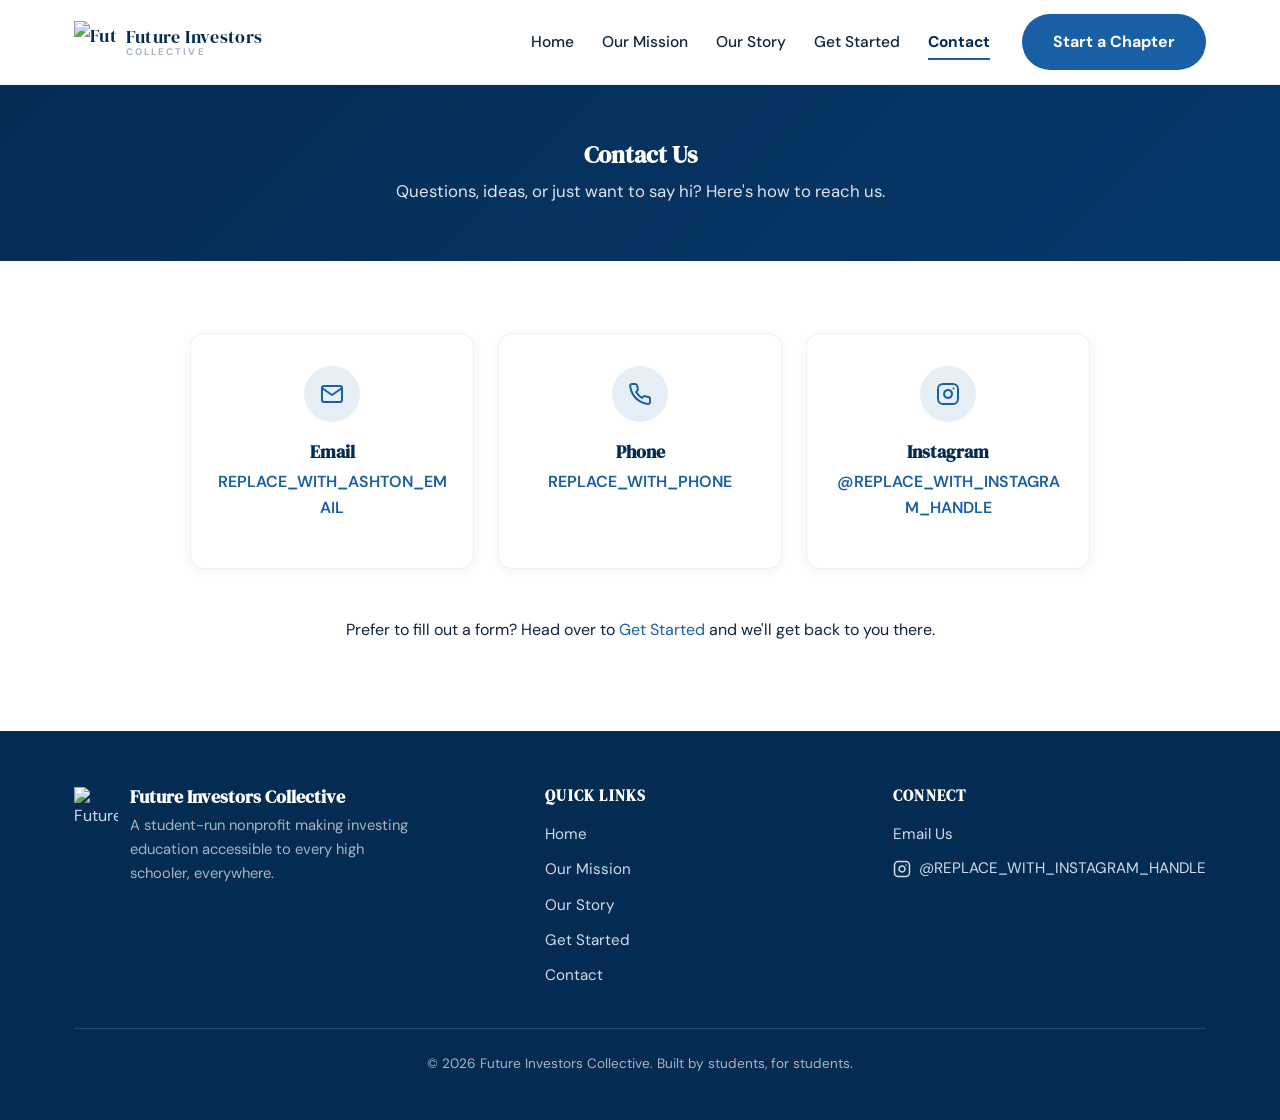
==== contact.html @ 35640e0e "Add files via upload" ====
<!DOCTYPE html>
<html lang="en">
<head>
  <meta charset="UTF-8" />
  <meta name="viewport" content="width=device-width, initial-scale=1.0" />
  <title>Contact — Future Investors Collective</title>
  <meta name="description" content="Get in touch with Future Investors Collective by email, phone, or Instagram." />
  <link rel="icon" href="assets/favicon.ico" />
  <link rel="preconnect" href="https://fonts.googleapis.com" />
  <link rel="preconnect" href="https://fonts.gstatic.com" crossorigin />
  <link href="https://fonts.googleapis.com/css2?family=DM+Serif+Display&family=DM+Sans:ital,wght@0,400;0,500;0,700;1,400&display=swap" rel="stylesheet" />
  <link rel="stylesheet" href="styles.css" />
</head>
<body>
  <a class="skip-link" href="#main">Skip to main content</a>

  <header class="site-header">
    <div class="container">
      <a href="index.html" class="brand">
        <img src="assets/logo.png" alt="Future Investors Collective logo" />
        <span class="brand-text">
          <span>Future Investors</span>
          <span class="brand-sub">COLLECTIVE</span>
        </span>
      </a>
      <nav class="main-nav" id="primary-navigation" aria-label="Main navigation">
        <ul class="nav-links">
          <li><a href="index.html">Home</a></li>
          <li><a href="mission.html">Our Mission</a></li>
          <li><a href="story.html">Our Story</a></li>
          <li><a href="get-started.html">Get Started</a></li>
          <li><a href="contact.html">Contact</a></li>
        </ul>
        <div class="nav-cta">
          <a href="get-started.html" class="btn btn-primary">Start a Chapter</a>
        </div>
      </nav>
      <button class="nav-toggle" aria-label="Toggle navigation menu" aria-expanded="false" aria-controls="primary-navigation">
        <span></span><span></span><span></span>
      </button>
    </div>
  </header>

  <main id="main">
    <section class="page-hero">
      <div class="container">
        <h1>Contact Us</h1>
        <p>Questions, ideas, or just want to say hi? Here's how to reach us.</p>
      </div>
    </section>

    <section class="reveal">
      <div class="container">
        <div class="contact-grid">
          <div class="contact-card">
            <div class="contact-icon" aria-hidden="true">
              <svg width="24" height="24" viewBox="0 0 24 24" fill="none" stroke="currentColor" stroke-width="2" stroke-linecap="round" stroke-linejoin="round"><path d="M4 4h16v16H4z" opacity="0"/><path d="M22 6l-10 7L2 6"/><rect x="2" y="4" width="20" height="16" rx="2"/></svg>
            </div>
            <h3>Email</h3>
            <p><a href="mailto:REPLACE_WITH_ASHTON_EMAIL">REPLACE_WITH_ASHTON_EMAIL</a></p>
          </div>

          <div class="contact-card">
            <div class="contact-icon" aria-hidden="true">
              <svg width="24" height="24" viewBox="0 0 24 24" fill="none" stroke="currentColor" stroke-width="2" stroke-linecap="round" stroke-linejoin="round"><path d="M22 16.92v3a2 2 0 0 1-2.18 2 19.79 19.79 0 0 1-8.63-3.07 19.5 19.5 0 0 1-6-6 19.79 19.79 0 0 1-3.07-8.67A2 2 0 0 1 4.11 2h3a2 2 0 0 1 2 1.72c.127.96.361 1.903.7 2.81a2 2 0 0 1-.45 2.11L8.09 9.91a16 16 0 0 0 6 6l1.27-1.27a2 2 0 0 1 2.11-.45c.907.339 1.85.573 2.81.7A2 2 0 0 1 22 16.92z"/></svg>
            </div>
            <h3>Phone</h3>
            <p><a href="tel:REPLACE_WITH_PHONE">REPLACE_WITH_PHONE</a></p>
          </div>

          <div class="contact-card">
            <div class="contact-icon" aria-hidden="true">
              <svg width="24" height="24" viewBox="0 0 24 24" fill="none" stroke="currentColor" stroke-width="2" stroke-linecap="round" stroke-linejoin="round" aria-hidden="true"><rect x="2" y="2" width="20" height="20" rx="5"/><path d="M16 11.37A4 4 0 1 1 12.63 8 4 4 0 0 1 16 11.37z"/><line x1="17.5" y1="6.5" x2="17.51" y2="6.5"/></svg>
            </div>
            <h3>Instagram</h3>
            <p><a href="https://instagram.com/REPLACE_WITH_INSTAGRAM_HANDLE" target="_blank" rel="noopener noreferrer">@REPLACE_WITH_INSTAGRAM_HANDLE</a></p>
          </div>
        </div>

        <div class="text-center mt-lg">
          <p>Prefer to fill out a form? Head over to <a href="get-started.html">Get Started</a> and we'll get back to you there.</p>
        </div>
      </div>
    </section>
  </main>

  <footer class="site-footer">
    <div class="container">
      <div class="footer-grid">
        <div class="footer-brand">
          <img src="assets/logo.png" alt="Future Investors Collective logo" />
          <div class="footer-brand-text">
            <h2>Future Investors Collective</h2>
            <p>A student-run nonprofit making investing education accessible to every high schooler, everywhere.</p>
          </div>
        </div>
        <div class="footer-col">
          <h3>Quick Links</h3>
          <ul>
            <li><a href="index.html">Home</a></li>
            <li><a href="mission.html">Our Mission</a></li>
            <li><a href="story.html">Our Story</a></li>
            <li><a href="get-started.html">Get Started</a></li>
            <li><a href="contact.html">Contact</a></li>
          </ul>
        </div>
        <div class="footer-col">
          <h3>Connect</h3>
          <ul>
            <li><a href="contact.html">Email Us</a></li>
            <li>
              <a class="footer-social" href="https://instagram.com/REPLACE_WITH_INSTAGRAM_HANDLE" target="_blank" rel="noopener noreferrer" aria-label="Future Investors Collective on Instagram">
                <svg width="18" height="18" viewBox="0 0 24 24" fill="none" stroke="currentColor" stroke-width="2" stroke-linecap="round" stroke-linejoin="round" aria-hidden="true"><rect x="2" y="2" width="20" height="20" rx="5"/><path d="M16 11.37A4 4 0 1 1 12.63 8 4 4 0 0 1 16 11.37z"/><line x1="17.5" y1="6.5" x2="17.51" y2="6.5"/></svg>
                @REPLACE_WITH_INSTAGRAM_HANDLE
              </a>
            </li>
          </ul>
        </div>
      </div>
      <div class="footer-bottom">
        <p>&copy; 2026 Future Investors Collective. Built by students, for students.</p>
      </div>
    </div>
  </footer>

  <script src="main.js"></script>
</body>
</html>
---- styles.css ----
/* ==========================================================================
   Future Investors Collective — Stylesheet
   ========================================================================== */

:root {
  --navy: #042c53;
  --blue: #185fa5;
  --bg-light: #ffffff;
  --bg-soft: #f7f9fc;
  --text-dark: #10243b;
  --text-on-navy: #ffffff;
  --silver: #a9b4c2;

  --font-heading: "DM Serif Display", Georgia, serif;
  --font-body: "DM Sans", -apple-system, BlinkMacSystemFont, sans-serif;

  --max-width: 1180px;
  --radius: 14px;
  --shadow-sm: 0 2px 10px rgba(4, 44, 83, 0.06);
  --shadow-md: 0 8px 30px rgba(4, 44, 83, 0.12);
  --transition: 0.2s ease;
}

/* ==========================================================================
   Reset & base
   ========================================================================== */

* {
  box-sizing: border-box;
}

html {
  scroll-behavior: smooth;
}

@media (prefers-reduced-motion: reduce) {
  html {
    scroll-behavior: auto;
  }
  * {
    animation-duration: 0.01ms !important;
    animation-iteration-count: 1 !important;
    transition-duration: 0.01ms !important;
    scroll-behavior: auto !important;
  }
}

body {
  margin: 0;
  font-family: var(--font-body);
  color: var(--text-dark);
  background-color: var(--bg-light);
  line-height: 1.6;
  -webkit-font-smoothing: antialiased;
}

img {
  max-width: 100%;
  display: block;
}

h1, h2, h3, h4 {
  font-family: var(--font-heading);
  color: var(--navy);
  line-height: 1.2;
  margin: 0 0 0.5em;
}

p {
  margin: 0 0 1em;
}

a {
  color: var(--blue);
  text-decoration: none;
  transition: color var(--transition);
}

a:hover {
  color: var(--navy);
}

a:focus-visible,
button:focus-visible,
input:focus-visible,
select:focus-visible,
textarea:focus-visible,
summary:focus-visible {
  outline: 3px solid var(--blue);
  outline-offset: 2px;
  border-radius: 4px;
}

ul {
  margin: 0;
  padding: 0;
}

.container {
  width: 100%;
  max-width: var(--max-width);
  margin: 0 auto;
  padding: 0 1.5rem;
}

.visually-hidden {
  position: absolute;
  width: 1px;
  height: 1px;
  padding: 0;
  margin: -1px;
  overflow: hidden;
  clip: rect(0, 0, 0, 0);
  white-space: nowrap;
  border: 0;
}

.skip-link {
  position: absolute;
  left: -9999px;
  top: 0;
  background: var(--navy);
  color: #fff;
  padding: 0.75rem 1.25rem;
  z-index: 1000;
  border-radius: 0 0 8px 0;
}

.skip-link:focus {
  left: 0;
}

/* ==========================================================================
   Buttons
   ========================================================================== */

.btn {
  display: inline-block;
  font-family: var(--font-body);
  font-weight: 700;
  font-size: 1rem;
  padding: 0.85rem 1.8rem;
  border-radius: 999px;
  border: 2px solid transparent;
  cursor: pointer;
  transition: transform var(--transition), background-color var(--transition),
    color var(--transition), border-color var(--transition);
  text-align: center;
}

.btn:hover {
  transform: translateY(-2px);
}

.btn-primary {
  background-color: var(--blue);
  color: #fff;
}

.btn-primary:hover {
  background-color: #134c87;
  color: #fff;
}

.btn-outline {
  background-color: transparent;
  border-color: #fff;
  color: #fff;
}

.btn-outline:hover {
  background-color: rgba(255, 255, 255, 0.12);
  color: #fff;
}

.btn-outline-navy {
  background-color: transparent;
  border-color: var(--navy);
  color: var(--navy);
}

.btn-outline-navy:hover {
  background-color: var(--navy);
  color: #fff;
}

/* ==========================================================================
   Header & Navigation
   ========================================================================== */

.site-header {
  position: sticky;
  top: 0;
  z-index: 100;
  background-color: var(--bg-light);
  border-bottom: 1px solid #eef1f6;
  transition: box-shadow var(--transition), padding var(--transition);
}

.site-header.is-scrolled {
  box-shadow: var(--shadow-sm);
}

.site-header .container {
  display: flex;
  align-items: center;
  justify-content: space-between;
  padding-top: 0.85rem;
  padding-bottom: 0.85rem;
  transition: padding var(--transition);
}

.site-header.is-scrolled .container {
  padding-top: 0.5rem;
  padding-bottom: 0.5rem;
}

.brand {
  display: flex;
  align-items: center;
  gap: 0.6rem;
  font-family: var(--font-heading);
  color: var(--navy);
  font-size: 1.15rem;
  letter-spacing: 0.02em;
  white-space: nowrap;
}

.brand img {
  height: 42px;
  width: 42px;
  object-fit: contain;
  transition: height var(--transition), width var(--transition);
}

.site-header.is-scrolled .brand img {
  height: 34px;
  width: 34px;
}

.brand-text {
  display: flex;
  flex-direction: column;
  line-height: 1.1;
}

.brand-text .brand-sub {
  font-family: var(--font-body);
  font-size: 0.6rem;
  letter-spacing: 0.22em;
  color: var(--silver);
  font-weight: 700;
}

.main-nav {
  display: flex;
  align-items: center;
  gap: 2rem;
}

.nav-links {
  display: flex;
  gap: 1.75rem;
  list-style: none;
}

.nav-links a {
  color: var(--text-dark);
  font-weight: 500;
  font-size: 0.97rem;
  position: relative;
  padding: 0.25rem 0;
}

.nav-links a::after {
  content: "";
  position: absolute;
  left: 0;
  right: 100%;
  bottom: -4px;
  height: 2px;
  background-color: var(--blue);
  transition: right var(--transition);
}

.nav-links a:hover::after,
.nav-links a[aria-current="page"]::after {
  right: 0;
}

.nav-links a[aria-current="page"] {
  color: var(--navy);
  font-weight: 700;
}

.nav-cta {
  flex-shrink: 0;
}

.nav-toggle {
  display: none;
  background: none;
  border: none;
  cursor: pointer;
  padding: 0.5rem;
  width: 44px;
  height: 44px;
  flex-direction: column;
  justify-content: center;
  align-items: center;
  gap: 5px;
}

.nav-toggle span {
  display: block;
  width: 24px;
  height: 2px;
  background-color: var(--navy);
  border-radius: 2px;
  transition: transform var(--transition), opacity var(--transition);
}

.nav-toggle[aria-expanded="true"] span:nth-child(1) {
  transform: translateY(7px) rotate(45deg);
}

.nav-toggle[aria-expanded="true"] span:nth-child(2) {
  opacity: 0;
}

.nav-toggle[aria-expanded="true"] span:nth-child(3) {
  transform: translateY(-7px) rotate(-45deg);
}

@media (max-width: 880px) {
  .nav-toggle {
    display: flex;
  }

  .main-nav {
    position: absolute;
    top: 100%;
    left: 0;
    right: 0;
    flex-direction: column;
    align-items: stretch;
    gap: 0;
    background-color: var(--bg-light);
    border-bottom: 1px solid #eef1f6;
    box-shadow: var(--shadow-md);
    max-height: 0;
    overflow: hidden;
    transition: max-height 0.3s ease;
  }

  .main-nav.is-open {
    max-height: 420px;
  }

  .nav-links {
    flex-direction: column;
    gap: 0;
    padding: 1rem 1.5rem 0.5rem;
  }

  .nav-links a {
    display: block;
    padding: 0.75rem 0;
    border-bottom: 1px solid #f1f4f9;
  }

  .nav-links a::after {
    display: none;
  }

  .nav-cta {
    padding: 1rem 1.5rem 1.5rem;
  }

  .nav-cta .btn {
    display: block;
    width: 100%;
  }
}

/* ==========================================================================
   Hero
   ========================================================================== */

.hero {
  background: linear-gradient(135deg, var(--navy) 0%, #06386b 100%);
  color: var(--text-on-navy);
  padding: 5rem 0;
  position: relative;
  overflow: hidden;
}

.hero::before {
  content: "";
  position: absolute;
  right: -10%;
  bottom: -30%;
  width: 60%;
  height: 140%;
  background: radial-gradient(circle, rgba(24, 95, 165, 0.35) 0%, transparent 70%);
  pointer-events: none;
}

.hero .container {
  display: grid;
  grid-template-columns: 1.2fr 0.8fr;
  align-items: center;
  gap: 3rem;
  position: relative;
  z-index: 1;
}

.hero-eyebrow {
  display: inline-block;
  font-size: 0.8rem;
  font-weight: 700;
  letter-spacing: 0.2em;
  text-transform: uppercase;
  color: var(--silver);
  margin-bottom: 1rem;
}

.hero h1 {
  color: #fff;
  font-size: clamp(2.4rem, 5vw, 3.6rem);
  margin-bottom: 0.75rem;
}

.hero p.lead {
  font-size: 1.15rem;
  color: #dce6f2;
  max-width: 540px;
  margin-bottom: 2rem;
}

.hero-actions {
  display: flex;
  gap: 1rem;
  flex-wrap: wrap;
}

.hero-art {
  display: flex;
  justify-content: center;
  align-items: center;
}

.hero-art img {
  max-width: 280px;
  width: 100%;
  filter: drop-shadow(0 20px 40px rgba(0, 0, 0, 0.35));
}

@media (max-width: 880px) {
  .hero .container {
    grid-template-columns: 1fr;
    text-align: center;
    gap: 2rem;
  }

  .hero p.lead {
    margin-left: auto;
    margin-right: auto;
  }

  .hero-actions {
    justify-content: center;
  }

  .hero-art img {
    max-width: 180px;
  }
}

/* ==========================================================================
   Page hero (non-home pages)
   ========================================================================== */

.page-hero {
  background: linear-gradient(135deg, var(--navy) 0%, #06386b 100%);
  color: #fff;
  padding: 3.5rem 0;
  text-align: center;
}

.page-hero h1 {
  color: #fff;
  margin-bottom: 0.5rem;
}

.page-hero p {
  color: #dce6f2;
  max-width: 620px;
  margin: 0 auto;
  font-size: 1.05rem;
}

/* ==========================================================================
   Sections
   ========================================================================== */

section {
  padding: 4.5rem 0;
}

.section-soft {
  background-color: var(--bg-soft);
}

.section-header {
  max-width: 700px;
  margin: 0 auto 3rem;
  text-align: center;
}

.section-header h2 {
  font-size: clamp(1.8rem, 4vw, 2.4rem);
}

.section-header p {
  color: #45597a;
  font-size: 1.05rem;
}

.eyebrow {
  display: inline-block;
  font-size: 0.78rem;
  font-weight: 700;
  letter-spacing: 0.2em;
  text-transform: uppercase;
  color: var(--blue);
  margin-bottom: 0.75rem;
}

/* Reveal animation */
.reveal {
  opacity: 0;
  transform: translateY(24px);
  transition: opacity 0.6s ease, transform 0.6s ease;
}

.reveal.is-visible {
  opacity: 1;
  transform: translateY(0);
}

@media (prefers-reduced-motion: reduce) {
  .reveal {
    opacity: 1;
    transform: none;
    transition: none;
  }
}

/* ==========================================================================
   What is FIC strip
   ========================================================================== */

.intro-strip {
  text-align: center;
}

.intro-strip .container {
  max-width: 760px;
}

.intro-strip h2 {
  margin-bottom: 1rem;
}

.intro-strip p {
  font-size: 1.1rem;
  color: #344a6b;
}

/* ==========================================================================
   Cards grid
   ========================================================================== */

.card-grid {
  display: grid;
  grid-template-columns: repeat(auto-fit, minmax(230px, 1fr));
  gap: 1.5rem;
}

.card {
  background-color: #fff;
  border: 1px solid #eef1f6;
  border-radius: var(--radius);
  padding: 2rem 1.75rem;
  box-shadow: var(--shadow-sm);
  transition: transform var(--transition), box-shadow var(--transition);
}

.card:hover {
  transform: translateY(-4px);
  box-shadow: var(--shadow-md);
}

.card .card-icon {
  width: 48px;
  height: 48px;
  border-radius: 12px;
  background-color: rgba(24, 95, 165, 0.1);
  color: var(--blue);
  display: flex;
  align-items: center;
  justify-content: center;
  margin-bottom: 1.25rem;
  font-size: 1.4rem;
}

.card h3 {
  font-size: 1.2rem;
  margin-bottom: 0.5rem;
}

.card p {
  color: #51647f;
  margin-bottom: 0;
  font-size: 0.97rem;
}

.card p:last-child {
  margin-bottom: 0;
}

/* ==========================================================================
   How it works / steps
   ========================================================================== */

.steps {
  display: grid;
  grid-template-columns: repeat(auto-fit, minmax(220px, 1fr));
  gap: 2rem;
  position: relative;
}

.step {
  text-align: center;
  position: relative;
}

.step-number {
  display: flex;
  align-items: center;
  justify-content: center;
  width: 56px;
  height: 56px;
  border-radius: 50%;
  background-color: var(--navy);
  color: #fff;
  font-family: var(--font-heading);
  font-size: 1.4rem;
  margin: 0 auto 1.25rem;
}

.step h3 {
  font-size: 1.15rem;
  margin-bottom: 0.5rem;
}

.step p {
  color: #51647f;
  font-size: 0.97rem;
}

/* ==========================================================================
   CTA band
   ========================================================================== */

.cta-band {
  background: linear-gradient(135deg, var(--blue) 0%, var(--navy) 100%);
  color: #fff;
  text-align: center;
  padding: 4rem 0;
}

.cta-band h2 {
  color: #fff;
  margin-bottom: 0.75rem;
}

.cta-band p {
  color: #dce6f2;
  max-width: 520px;
  margin: 0 auto 2rem;
  font-size: 1.05rem;
}

.cta-band .btn-primary {
  background-color: #fff;
  color: var(--navy);
}

.cta-band .btn-primary:hover {
  background-color: #f0f4fa;
}

/* ==========================================================================
   Footer
   ========================================================================== */

.site-footer {
  background-color: var(--navy);
  color: #cfdcec;
  padding: 3.5rem 0 2rem;
}

.footer-grid {
  display: grid;
  grid-template-columns: 1.4fr 1fr 1fr;
  gap: 2.5rem;
  margin-bottom: 2.5rem;
}

.footer-brand {
  display: flex;
  align-items: flex-start;
  gap: 0.75rem;
}

.footer-brand img {
  height: 44px;
  width: 44px;
  object-fit: contain;
}

.footer-brand-text h2 {
  color: #fff;
  font-size: 1.1rem;
  margin-bottom: 0.4rem;
}

.footer-brand-text p {
  color: var(--silver);
  font-size: 0.92rem;
  max-width: 280px;
}

.footer-col h3 {
  color: #fff;
  font-size: 0.95rem;
  letter-spacing: 0.08em;
  text-transform: uppercase;
  margin-bottom: 1rem;
}

.footer-col ul {
  list-style: none;
  display: flex;
  flex-direction: column;
  gap: 0.6rem;
}

.footer-col a {
  color: #cfdcec;
  font-size: 0.95rem;
}

.footer-col a:hover {
  color: #fff;
}

.footer-social {
  display: inline-flex;
  align-items: center;
  gap: 0.5rem;
  color: #cfdcec;
}

.footer-social svg {
  flex-shrink: 0;
}

.footer-bottom {
  border-top: 1px solid rgba(255, 255, 255, 0.12);
  padding-top: 1.5rem;
  font-size: 0.85rem;
  color: var(--silver);
  text-align: center;
}

@media (max-width: 760px) {
  .footer-grid {
    grid-template-columns: 1fr;
    gap: 2rem;
  }
}

/* ==========================================================================
   Mission page
   ========================================================================== */

.values-grid {
  display: grid;
  grid-template-columns: repeat(auto-fit, minmax(190px, 1fr));
  gap: 1.25rem;
}

.value-card {
  text-align: center;
  background-color: #fff;
  border: 1px solid #eef1f6;
  border-radius: var(--radius);
  padding: 1.75rem 1.25rem;
  box-shadow: var(--shadow-sm);
}

.value-card h3 {
  font-size: 1.05rem;
  margin-bottom: 0.4rem;
}

.value-card p {
  font-size: 0.92rem;
  color: #51647f;
  margin-bottom: 0;
}

.diff-list {
  list-style: none;
  display: grid;
  gap: 1rem;
  max-width: 760px;
  margin: 0 auto;
}

.diff-list li {
  display: flex;
  gap: 1rem;
  align-items: flex-start;
  background-color: #fff;
  border: 1px solid #eef1f6;
  border-radius: var(--radius);
  padding: 1.25rem 1.5rem;
  box-shadow: var(--shadow-sm);
}

.diff-list .diff-icon {
  flex-shrink: 0;
  width: 36px;
  height: 36px;
  border-radius: 50%;
  background-color: var(--navy);
  color: #fff;
  display: flex;
  align-items: center;
  justify-content: center;
  font-weight: 700;
}

.diff-list h3 {
  font-size: 1.05rem;
  margin-bottom: 0.25rem;
}

.diff-list p {
  margin-bottom: 0;
  color: #51647f;
  font-size: 0.95rem;
}

/* ==========================================================================
   Accordion (curriculum + FAQ)
   ========================================================================== */

.accordion {
  max-width: 760px;
  margin: 0 auto;
  display: flex;
  flex-direction: column;
  gap: 0.75rem;
}

.accordion-item {
  background-color: #fff;
  border: 1px solid #eef1f6;
  border-radius: var(--radius);
  overflow: hidden;
  box-shadow: var(--shadow-sm);
}

.accordion-item summary {
  cursor: pointer;
  list-style: none;
  padding: 1.1rem 1.5rem;
  font-weight: 700;
  color: var(--navy);
  display: flex;
  align-items: center;
  justify-content: space-between;
  gap: 1rem;
  font-family: var(--font-body);
}

.accordion-item summary::-webkit-details-marker {
  display: none;
}

.accordion-item .accordion-number {
  display: inline-flex;
  align-items: center;
  justify-content: center;
  width: 28px;
  height: 28px;
  border-radius: 50%;
  background-color: rgba(24, 95, 165, 0.1);
  color: var(--blue);
  font-size: 0.85rem;
  font-weight: 700;
  flex-shrink: 0;
  margin-right: 0.85rem;
}

.accordion-item summary .summary-text {
  display: flex;
  align-items: center;
  flex: 1;
}

.accordion-item summary .chevron {
  flex-shrink: 0;
  transition: transform var(--transition);
}

.accordion-item[open] summary .chevron {
  transform: rotate(180deg);
}

.accordion-content {
  padding: 0 1.5rem 1.25rem 4.1rem;
  color: #51647f;
  font-size: 0.95rem;
}

.accordion-content p:last-child {
  margin-bottom: 0;
}

.faq .accordion-content {
  padding-left: 1.5rem;
}

.faq .accordion-item summary .accordion-number {
  display: none;
}

/* ==========================================================================
   Story page — timeline
   ========================================================================== */

.founder-letter {
  max-width: 700px;
  margin: 0 auto;
}

.founder-letter p {
  font-size: 1.05rem;
  color: #2c4060;
}

.founder-letter .signature {
  font-family: var(--font-heading);
  font-size: 1.3rem;
  color: var(--navy);
  margin-top: 2rem;
}

.timeline {
  max-width: 640px;
  margin: 0 auto;
  position: relative;
  padding-left: 2.5rem;
  border-left: 3px solid #dde6f1;
}

.timeline-item {
  position: relative;
  padding-bottom: 2.5rem;
}

.timeline-item:last-child {
  padding-bottom: 0;
}

.timeline-item::before {
  content: "";
  position: absolute;
  left: -2.95rem;
  top: 0.2rem;
  width: 18px;
  height: 18px;
  border-radius: 50%;
  background-color: var(--blue);
  border: 3px solid #fff;
  box-shadow: 0 0 0 3px #dde6f1;
}

.timeline-item h3 {
  font-size: 1.1rem;
  margin-bottom: 0.35rem;
}

.timeline-item p {
  color: #51647f;
  margin-bottom: 0;
  font-size: 0.95rem;
}

/* ==========================================================================
   Get Started page
   ========================================================================== */

.audience-grid {
  display: grid;
  grid-template-columns: repeat(auto-fit, minmax(220px, 1fr));
  gap: 1.5rem;
  margin-bottom: 3.5rem;
}

.form-wrapper {
  max-width: 640px;
  margin: 0 auto;
  background-color: #fff;
  border: 1px solid #eef1f6;
  border-radius: var(--radius);
  box-shadow: var(--shadow-md);
  padding: 2.25rem;
}

.form-row {
  margin-bottom: 1.25rem;
  display: flex;
  flex-direction: column;
}

.form-row label {
  font-weight: 700;
  margin-bottom: 0.4rem;
  font-size: 0.93rem;
  color: var(--navy);
}

.form-row .hint {
  font-weight: 400;
  color: var(--silver);
  font-size: 0.8rem;
}

.form-row input,
.form-row select,
.form-row textarea {
  font-family: var(--font-body);
  font-size: 1rem;
  padding: 0.75rem 1rem;
  border: 1px solid #d3dce8;
  border-radius: 8px;
  background-color: var(--bg-soft);
  color: var(--text-dark);
  transition: border-color var(--transition), background-color var(--transition);
}

.form-row input:focus,
.form-row select:focus,
.form-row textarea:focus {
  border-color: var(--blue);
  background-color: #fff;
  outline: none;
}

.form-row input.invalid,
.form-row select.invalid,
.form-row textarea.invalid {
  border-color: #c0392b;
}

.error-message {
  color: #c0392b;
  font-size: 0.85rem;
  margin-top: 0.35rem;
  display: none;
}

.error-message.is-visible {
  display: block;
}

.form-actions {
  margin-top: 1.5rem;
  display: flex;
  align-items: center;
  gap: 1rem;
  flex-wrap: wrap;
}

.form-success {
  margin-top: 1.5rem;
  padding: 1rem 1.25rem;
  border-radius: 8px;
  background-color: #e7f4ec;
  color: #1e6b3a;
  font-weight: 600;
  display: none;
}

.form-success.is-visible {
  display: block;
}

.form-note {
  font-size: 0.85rem;
  color: var(--silver);
  margin-top: 1rem;
}

/* ==========================================================================
   Contact page
   ========================================================================== */

.contact-grid {
  display: grid;
  grid-template-columns: repeat(auto-fit, minmax(220px, 1fr));
  gap: 1.5rem;
  max-width: 900px;
  margin: 0 auto;
}

.contact-card {
  background-color: #fff;
  border: 1px solid #eef1f6;
  border-radius: var(--radius);
  padding: 2rem 1.5rem;
  text-align: center;
  box-shadow: var(--shadow-sm);
  transition: transform var(--transition), box-shadow var(--transition);
}

.contact-card:hover {
  transform: translateY(-4px);
  box-shadow: var(--shadow-md);
}

.contact-card .contact-icon {
  width: 56px;
  height: 56px;
  border-radius: 50%;
  background-color: rgba(24, 95, 165, 0.1);
  color: var(--blue);
  display: flex;
  align-items: center;
  justify-content: center;
  margin: 0 auto 1.25rem;
}

.contact-card h3 {
  font-size: 1.1rem;
  margin-bottom: 0.4rem;
}

.contact-card a {
  font-weight: 600;
  word-break: break-word;
}

/* ==========================================================================
   Utility spacing
   ========================================================================== */

.text-center {
  text-align: center;
}

.mt-lg {
  margin-top: 3rem;
}
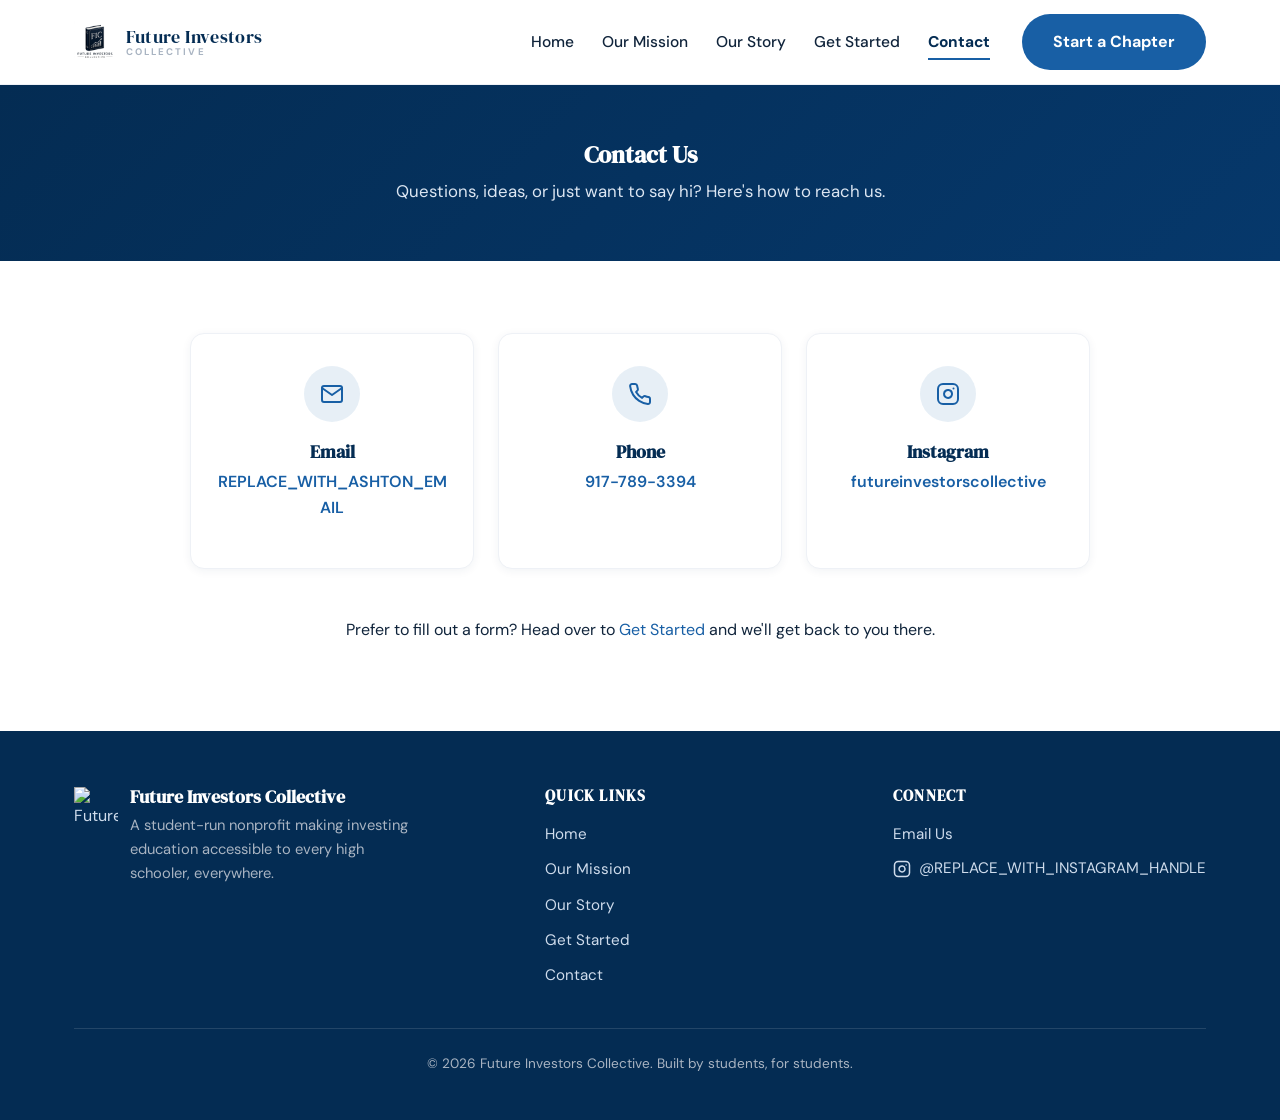
==== commit 096aa0bb: "Update contact.html" ====
--- a/contact.html
+++ b/contact.html
@@ -5,7 +5,7 @@
   <meta name="viewport" content="width=device-width, initial-scale=1.0" />
   <title>Contact — Future Investors Collective</title>
   <meta name="description" content="Get in touch with Future Investors Collective by email, phone, or Instagram." />
-  <link rel="icon" href="assets/favicon.ico" />
+  <link rel="icon" href="favicon.ico" />
   <link rel="preconnect" href="https://fonts.googleapis.com" />
   <link rel="preconnect" href="https://fonts.gstatic.com" crossorigin />
   <link href="https://fonts.googleapis.com/css2?family=DM+Serif+Display&family=DM+Sans:ital,wght@0,400;0,500;0,700;1,400&display=swap" rel="stylesheet" />
@@ -17,7 +17,7 @@
   <header class="site-header">
     <div class="container">
       <a href="index.html" class="brand">
-        <img src="assets/logo.png" alt="Future Investors Collective logo" />
+        <img src="logo.png" alt="Future Investors Collective logo" />
         <span class="brand-text">
           <span>Future Investors</span>
           <span class="brand-sub">COLLECTIVE</span>
@@ -65,7 +65,7 @@
               <svg width="24" height="24" viewBox="0 0 24 24" fill="none" stroke="currentColor" stroke-width="2" stroke-linecap="round" stroke-linejoin="round"><path d="M22 16.92v3a2 2 0 0 1-2.18 2 19.79 19.79 0 0 1-8.63-3.07 19.5 19.5 0 0 1-6-6 19.79 19.79 0 0 1-3.07-8.67A2 2 0 0 1 4.11 2h3a2 2 0 0 1 2 1.72c.127.96.361 1.903.7 2.81a2 2 0 0 1-.45 2.11L8.09 9.91a16 16 0 0 0 6 6l1.27-1.27a2 2 0 0 1 2.11-.45c.907.339 1.85.573 2.81.7A2 2 0 0 1 22 16.92z"/></svg>
             </div>
             <h3>Phone</h3>
-            <p><a href="tel:REPLACE_WITH_PHONE">REPLACE_WITH_PHONE</a></p>
+            <p><a href="tel:917-789-3394"> 917-789-3394 </a></p>
           </div>
 
           <div class="contact-card">
@@ -73,7 +73,7 @@
               <svg width="24" height="24" viewBox="0 0 24 24" fill="none" stroke="currentColor" stroke-width="2" stroke-linecap="round" stroke-linejoin="round" aria-hidden="true"><rect x="2" y="2" width="20" height="20" rx="5"/><path d="M16 11.37A4 4 0 1 1 12.63 8 4 4 0 0 1 16 11.37z"/><line x1="17.5" y1="6.5" x2="17.51" y2="6.5"/></svg>
             </div>
             <h3>Instagram</h3>
-            <p><a href="https://instagram.com/REPLACE_WITH_INSTAGRAM_HANDLE" target="_blank" rel="noopener noreferrer">@REPLACE_WITH_INSTAGRAM_HANDLE</a></p>
+            <p><a href="https://instagram.com/futureinvestorscollective" target="_blank" rel="noopener noreferrer">futureinvestorscollective</a></p>
           </div>
         </div>
 
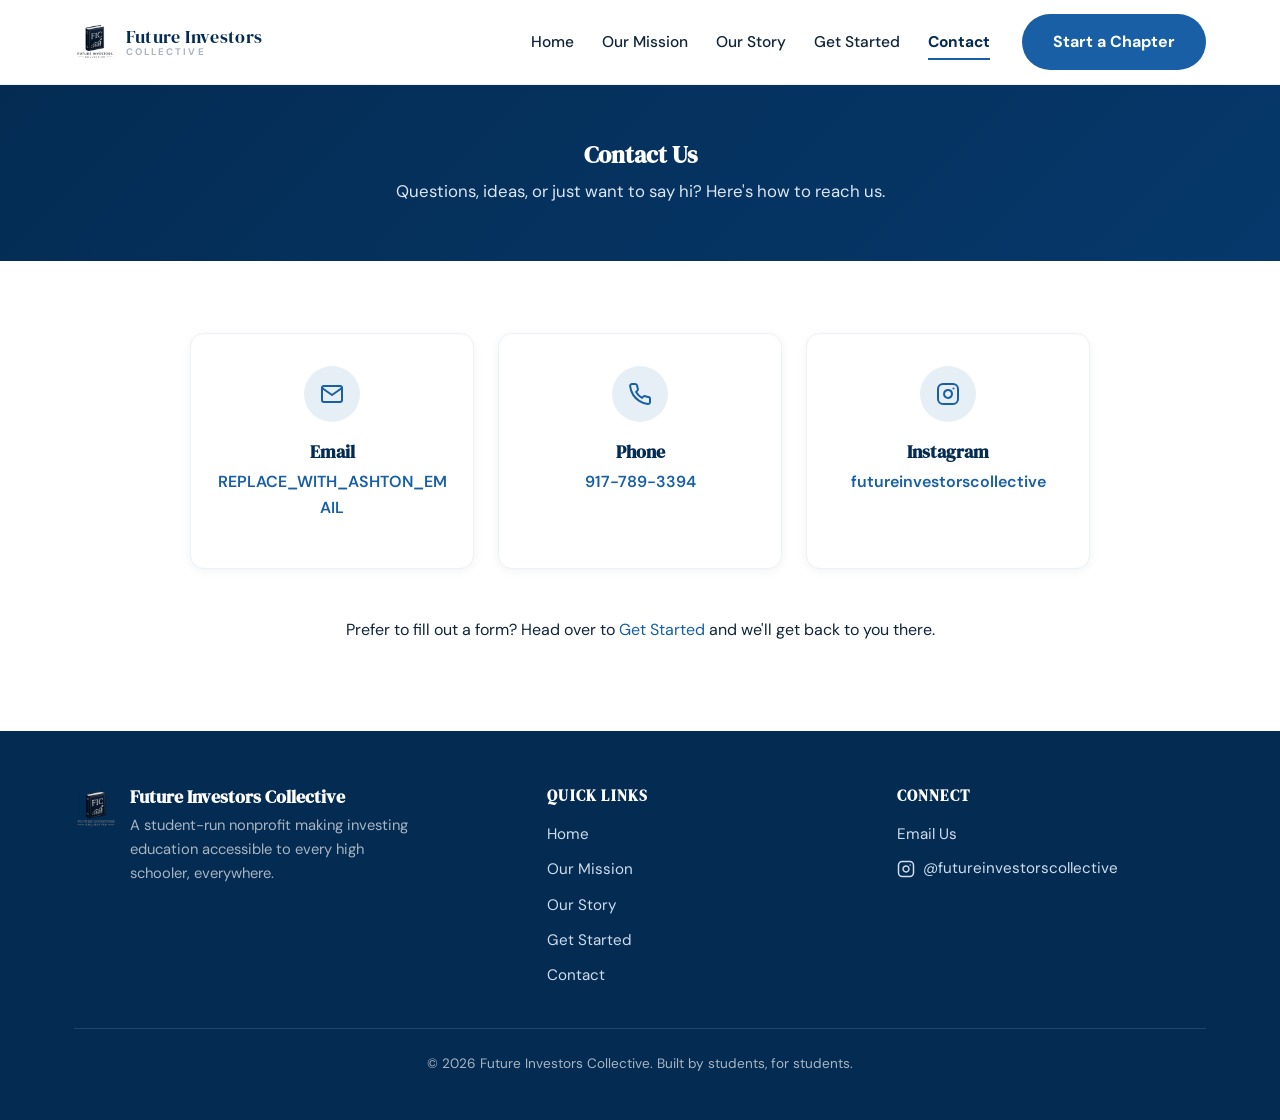
==== commit 5944c1e4: "Update contact.html" ====
--- a/contact.html
+++ b/contact.html
@@ -88,7 +88,7 @@
     <div class="container">
       <div class="footer-grid">
         <div class="footer-brand">
-          <img src="assets/logo.png" alt="Future Investors Collective logo" />
+          <img src="logo.png" alt="Future Investors Collective logo" />
           <div class="footer-brand-text">
             <h2>Future Investors Collective</h2>
             <p>A student-run nonprofit making investing education accessible to every high schooler, everywhere.</p>
@@ -109,9 +109,9 @@
           <ul>
             <li><a href="contact.html">Email Us</a></li>
             <li>
-              <a class="footer-social" href="https://instagram.com/REPLACE_WITH_INSTAGRAM_HANDLE" target="_blank" rel="noopener noreferrer" aria-label="Future Investors Collective on Instagram">
+              <a class="footer-social" href="https://instagram.com/futureinvestorscollective" target="_blank" rel="noopener noreferrer" aria-label="Future Investors Collective on Instagram">
                 <svg width="18" height="18" viewBox="0 0 24 24" fill="none" stroke="currentColor" stroke-width="2" stroke-linecap="round" stroke-linejoin="round" aria-hidden="true"><rect x="2" y="2" width="20" height="20" rx="5"/><path d="M16 11.37A4 4 0 1 1 12.63 8 4 4 0 0 1 16 11.37z"/><line x1="17.5" y1="6.5" x2="17.51" y2="6.5"/></svg>
-                @REPLACE_WITH_INSTAGRAM_HANDLE
+                @futureinvestorscollective
               </a>
             </li>
           </ul>
